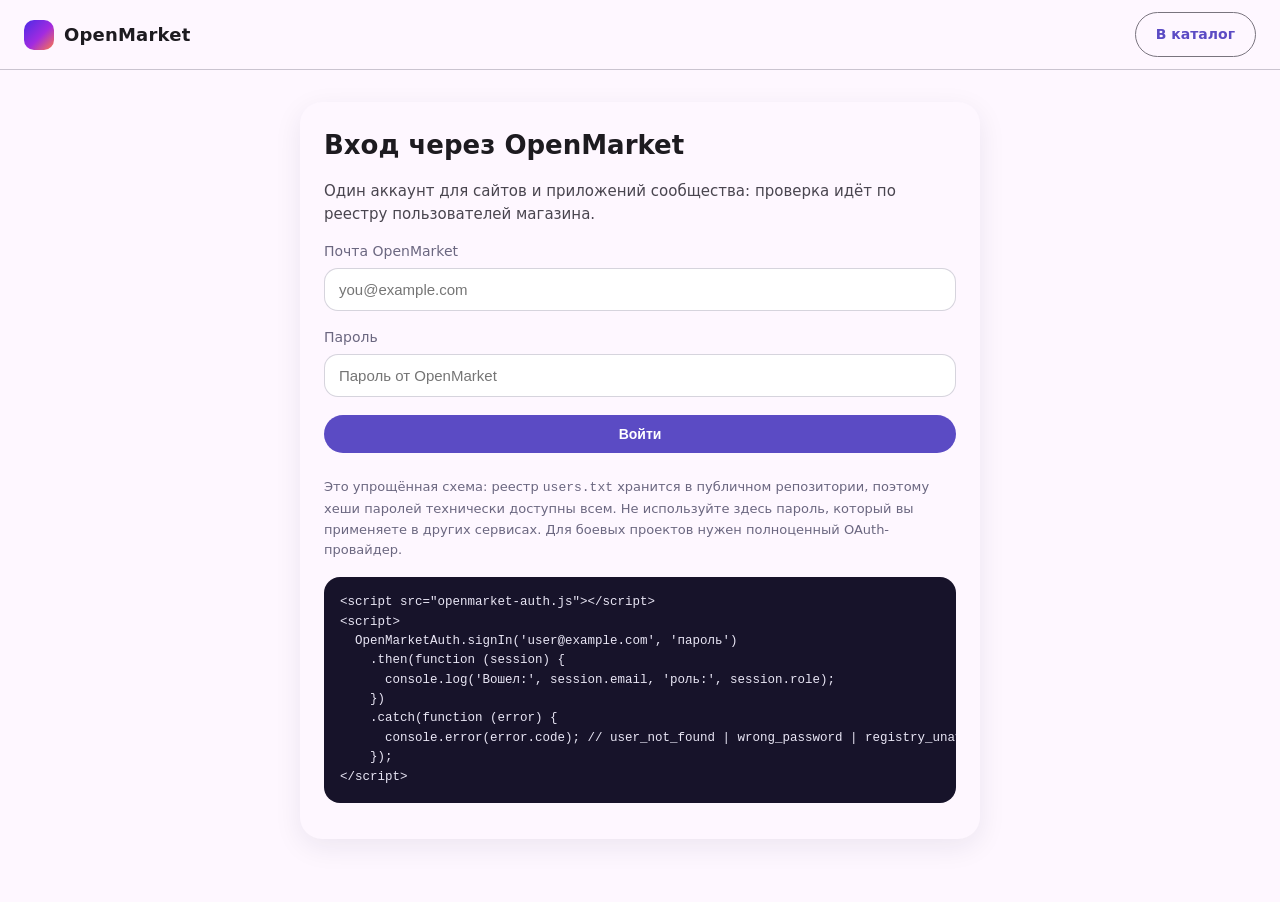
==== docs/auth-demo.html @ e41299ed "feat: демо-страница входа через OpenMarket" ====
<!doctype html>
<html lang="ru">
<head>
  <meta charset="utf-8">
  <meta name="viewport" content="width=device-width, initial-scale=1">
  <title>Вход через OpenMarket</title>
  <link rel="stylesheet" href="styles.css">
  <style>
    .auth-wrap { max-width: 720px; margin: 32px auto 64px; padding: 0 20px; }
    .auth-card { background: var(--surface, #fff); border-radius: 22px; padding: 24px; box-shadow: 0 8px 28px rgba(30, 20, 70, .08); }
    .auth-card h1 { margin: 0 0 8px; font-size: 26px; }
    .auth-field { display: block; margin-top: 16px; font-size: 14px; color: var(--muted, #6b6780); }
    .auth-field input { display: block; width: 100%; margin-top: 6px; padding: 12px 14px; border-radius: 14px; border: 1px solid rgba(30, 20, 70, .18); font-size: 15px; background: #fff; color: #1d1a2b; }
    .auth-status { margin-top: 18px; padding: 14px 16px; border-radius: 14px; font-size: 14px; line-height: 1.5; display: none; }
    .auth-status.show { display: block; }
    .auth-status.ok { background: #e8f7ee; color: #125c34; }
    .auth-status.err { background: #fdecec; color: #8c1d1d; }
    .auth-user { margin-top: 14px; font-size: 15px; }
    .auth-user b { word-break: break-all; }
    .auth-note { margin-top: 24px; font-size: 13px; line-height: 1.6; color: var(--muted, #6b6780); }
    pre.snippet { margin-top: 16px; padding: 16px; border-radius: 16px; background: #17132a; color: #e9e6f5; font-size: 12.5px; overflow-x: auto; line-height: 1.55; }
  </style>
</head>
<body>
<header class="topbar">
  <a class="brand" href="index.html"><span class="logo"></span><span>OpenMarket</span></a>
  <div class="actions">
    <a class="btn ghost" href="index.html">В каталог</a>
  </div>
</header>

<main class="auth-wrap">
  <section class="auth-card">
    <h1>Вход через OpenMarket</h1>
    <p class="muted">Один аккаунт для сайтов и приложений сообщества: проверка идёт по реестру пользователей магазина.</p>

    <form id="authForm" autocomplete="on">
      <label class="auth-field">Почта OpenMarket
        <input id="authEmail" type="email" required placeholder="you@example.com" autocomplete="username">
      </label>
      <label class="auth-field">Пароль
        <input id="authPassword" type="password" required placeholder="Пароль от OpenMarket" autocomplete="current-password">
      </label>
      <button class="btn primary wide" type="submit" id="authSubmit" style="margin-top:18px">Войти</button>
      <button class="btn ghost wide" type="button" id="authSignOut" style="margin-top:8px; display:none">Выйти из аккаунта</button>
    </form>

    <div id="authStatus" class="auth-status"></div>
    <div id="authUser" class="auth-user"></div>

    <p class="auth-note">
      Это упрощённая схема: реестр <code>users.txt</code> хранится в публичном репозитории, поэтому хеши паролей
      технически доступны всем. Не используйте здесь пароль, который вы применяете в других сервисах.
      Для боевых проектов нужен полноценный OAuth-провайдер.
    </p>

    <pre class="snippet">&lt;script src="openmarket-auth.js"&gt;&lt;/script&gt;
&lt;script&gt;
  OpenMarketAuth.signIn('user@example.com', 'пароль')
    .then(function (session) {
      console.log('Вошел:', session.email, 'роль:', session.role);
    })
    .catch(function (error) {
      console.error(error.code); // user_not_found | wrong_password | registry_unavailable
    });
&lt;/script&gt;</pre>
  </section>
</main>

<script src="openmarket-auth.js"></script>
<script>
  (function () {
    var form = document.getElementById('authForm');
    var emailInput = document.getElementById('authEmail');
    var passwordInput = document.getElementById('authPassword');
    var submit = document.getElementById('authSubmit');
    var signOutBtn = document.getElementById('authSignOut');
    var status = document.getElementById('authStatus');
    var userBox = document.getElementById('authUser');

    function setStatus(text, kind) {
      status.textContent = text;
      status.className = 'auth-status show ' + (kind || '');
    }

    function clearStatus() {
      status.className = 'auth-status';
      status.textContent = '';
    }

    function renderSession() {
      var session = OpenMarketAuth.currentUser();
      if (session) {
        userBox.innerHTML = 'Вы вошли как <b>' + session.email + '</b>, роль: ' + session.role;
        signOutBtn.style.display = 'inline-block';
        submit.textContent = 'Войти другим аккаунтом';
      } else {
        userBox.textContent = '';
        signOutBtn.style.display = 'none';
        submit.textContent = 'Войти';
      }
    }

    var messages = {
      user_not_found: 'Аккаунт с такой почтой не найден в OpenMarket.',
      wrong_password: 'Неверный пароль.',
      registry_unavailable: 'Не удалось проверить аккаунт: нет связи с реестром.',
      fill_fields: 'Заполните почту и пароль.',
      insecure_context: 'Откройте страницу по HTTPS: браузер блокирует криптографию на http.'
    };

    form.addEventListener('submit', function (event) {
      event.preventDefault();
      clearStatus();
      submit.disabled = true;
      setStatus('Проверяем аккаунт…', '');

      OpenMarketAuth.signIn(emailInput.value, passwordInput.value)
        .then(function (session) {
          setStatus('Вход выполнен: ' + session.email, 'ok');
          renderSession();
        })
        .catch(function (error) {
          setStatus(messages[error.code] || error.message || 'Ошибка входа', 'err');
        })
        .then(function () {
          submit.disabled = false;
        });
    });

    signOutBtn.addEventListener('click', function () {
      OpenMarketAuth.signOut();
      clearStatus();
      renderSession();
    });

    renderSession();
  })();
</script>
</body>
</html>
---- docs/styles.css ----
:root {
  /* Material 3 palette — same values as the app (colors.xml) */
  --primary: #5b4bc4;
  --on-primary: #ffffff;
  --primary-container: #e5deff;
  --on-primary-container: #170065;
  --secondary-container: #e6dff9;
  --tertiary: #9c4400;
  --error: #b3261e;

  --background: #fef7ff;
  --on-background: #1d1b20;
  --surface: #fef7ff;
  --on-surface: #1d1b20;
  --surface-variant: #e7e0ec;
  --on-surface-variant: #49454f;
  --surface-container-low: #f7f2fa;
  --surface-container: #f3edf7;
  --surface-container-high: #ece6f0;
  --surface-container-highest: #e6e0e9;
  --outline: #79747e;
  --outline-variant: #cac4d0;

  --brand-1: #4b2be6;
  --brand-2: #a22be0;
  --brand-3: #ff7a45;

  --radius-card: 22px;
  --radius-field: 12px;
  --radius-chip: 999px;
}

* { box-sizing: border-box; }

html, body {
  margin: 0;
  min-height: 100%;
  background: var(--background);
  color: var(--on-background);
  font: 15px/1.5 "Segoe UI", Roboto, system-ui, -apple-system, sans-serif;
}

a { color: var(--primary); text-decoration: none; }

/* Top app bar */
.topbar {
  position: sticky;
  top: 0;
  z-index: 20;
  display: flex;
  gap: 14px;
  align-items: center;
  padding: 12px 24px;
  background: var(--surface);
  border-bottom: 1px solid var(--outline-variant);
}

.brand {
  display: flex;
  align-items: center;
  gap: 10px;
  font-weight: 700;
  font-size: 18px;
  color: var(--on-surface);
  letter-spacing: .2px;
}

.logo {
  width: 30px;
  height: 30px;
  border-radius: 10px;
  background: linear-gradient(135deg, var(--brand-1), var(--brand-2) 55%, var(--brand-3));
}

.search {
  flex: 1;
  max-width: 520px;
  margin-left: 8px;
  padding: 12px 18px;
  border-radius: var(--radius-chip);
  border: 1px solid var(--outline-variant);
  background: var(--surface);
  color: var(--on-surface);
  outline: none;
  font: inherit;
  transition: border-color .15s, box-shadow .15s;
}

.search::placeholder { color: var(--on-surface-variant); }

.search:focus {
  border-color: var(--primary);
  box-shadow: 0 0 0 3px rgba(91, 75, 196, .16);
}

.actions { display: flex; gap: 8px; margin-left: auto; align-items: center; }

.btn {
  border: 0;
  border-radius: var(--radius-chip);
  padding: 11px 20px;
  font-weight: 600;
  font-size: 14px;
  cursor: pointer;
  color: var(--on-primary);
  background: var(--primary);
  transition: filter .15s, background .15s;
}

.btn:hover { filter: brightness(1.05); }
.btn:active { filter: brightness(.95); }
.btn:disabled { opacity: .5; cursor: default; }

.btn.primary { background: var(--primary); color: var(--on-primary); }

.btn.ghost {
  background: transparent;
  border: 1px solid var(--outline);
  color: var(--primary);
}

.btn.wide { width: 100%; }

.icon-btn {
  width: 40px;
  height: 40px;
  border-radius: 50%;
  border: 0;
  background: var(--surface-container-high);
  color: var(--on-surface-variant);
  cursor: pointer;
  font-size: 17px;
}

.icon-btn:hover { background: var(--surface-container-highest); }

main { max-width: 1160px; margin: 0 auto; padding: 28px 24px 40px; }

.hero h1 {
  font-size: 34px;
  line-height: 1.15;
  margin: 4px 0 8px;
  letter-spacing: -.5px;
  color: var(--on-surface);
}

.muted { color: var(--on-surface-variant); }
.small { font-size: 13px; }
.center { text-align: center; }
.hidden { display: none !important; }

.stats {
  display: inline-block;
  margin-top: 14px;
  padding: 6px 16px;
  border-radius: var(--radius-chip);
  background: var(--primary-container);
  color: var(--on-primary-container);
  font-size: 13px;
}

.stats strong { color: inherit; }

.toolbar {
  display: flex;
  gap: 12px;
  align-items: center;
  justify-content: space-between;
  margin: 26px 0 18px;
  flex-wrap: wrap;
}

.chips { display: flex; gap: 8px; flex-wrap: wrap; }

.chip {
  padding: 9px 18px;
  border-radius: var(--radius-chip);
  border: 1px solid var(--outline-variant);
  background: transparent;
  color: var(--on-surface-variant);
  cursor: pointer;
  font-size: 14px;
  font-family: inherit;
  transition: background .15s, color .15s, border-color .15s;
}

.chip:hover { background: var(--surface-container); }

.chip.active {
  background: var(--secondary-container);
  color: var(--on-surface);
  border-color: transparent;
}

.select {
  padding: 10px 16px;
  border-radius: var(--radius-chip);
  background: var(--surface-container);
  color: var(--on-surface);
  border: 1px solid var(--outline-variant);
  outline: none;
  font: inherit;
}

/* Catalog */
.grid {
  display: grid;
  grid-template-columns: repeat(auto-fill, minmax(290px, 1fr));
  gap: 12px;
}

.card {
  background: var(--surface-container);
  border: 0;
  border-radius: var(--radius-card);
  padding: 14px;
  display: flex;
  gap: 14px;
  cursor: pointer;
  transition: transform .14s, background .14s;
}

.card:hover {
  transform: translateY(-2px);
  background: var(--surface-container-high);
}

.app-icon {
  width: 56px;
  height: 56px;
  flex: 0 0 56px;
  border-radius: 16px;
  object-fit: cover;
  background: linear-gradient(135deg, var(--brand-1), var(--brand-2));
  display: flex;
  align-items: center;
  justify-content: center;
  font-weight: 700;
  font-size: 24px;
  color: #fff;
}

.card-body { min-width: 0; }

.card-title {
  font-weight: 650;
  font-size: 16px;
  color: var(--on-surface);
  white-space: nowrap;
  overflow: hidden;
  text-overflow: ellipsis;
}

.card-sub { color: var(--on-surface-variant); font-size: 13px; margin-top: 2px; }
.card-meta { display: flex; gap: 6px; align-items: center; margin-top: 10px; flex-wrap: wrap; }

.badge {
  padding: 3px 10px;
  border-radius: var(--radius-chip);
  background: var(--surface-container-highest);
  color: var(--on-surface-variant);
  font-size: 12px;
}

.badge.green { background: #d8f3e6; color: #146c43; }

/* Dialogs */
.modal {
  position: fixed;
  inset: 0;
  z-index: 50;
  display: flex;
  align-items: center;
  justify-content: center;
  padding: 20px;
  background: rgba(29, 27, 32, .4);
}

.modal-card {
  position: relative;
  width: 100%;
  max-width: 460px;
  max-height: 88vh;
  overflow: auto;
  background: var(--surface-container-low);
  border-radius: 28px;
  padding: 24px;
  box-shadow: 0 12px 32px rgba(29, 27, 32, .18);
}

.wide-card { max-width: 720px; }

.modal-card h2 { margin: 0 0 4px; font-size: 22px; color: var(--on-surface); }

.close {
  position: absolute;
  top: 14px;
  right: 14px;
  width: 34px;
  height: 34px;
  border-radius: 50%;
  border: 0;
  background: transparent;
  color: var(--on-surface-variant);
  cursor: pointer;
  font-size: 16px;
}

.close:hover { background: var(--surface-container-highest); }

.tabs { display: flex; gap: 6px; margin: 14px 0 18px; }

.tab {
  flex: 1;
  padding: 10px;
  border-radius: var(--radius-chip);
  border: 1px solid var(--outline-variant);
  background: transparent;
  color: var(--on-surface-variant);
  cursor: pointer;
  font-weight: 600;
  font-family: inherit;
}

.tab.active {
  background: var(--primary-container);
  color: var(--on-primary-container);
  border-color: transparent;
}

.form { display: grid; gap: 14px; }

.form label {
  display: grid;
  gap: 6px;
  font-size: 13px;
  color: var(--on-surface-variant);
}

.form input, .form textarea, .form select {
  width: 100%;
  padding: 13px 16px;
  border-radius: var(--radius-field);
  border: 1px solid var(--outline-variant);
  background: var(--surface);
  color: var(--on-surface);
  outline: none;
  font: inherit;
}

.form input:focus, .form textarea:focus, .form select:focus {
  border-color: var(--primary);
  box-shadow: 0 0 0 3px rgba(91, 75, 196, .16);
}

.form input[type="file"] { padding: 10px; }

.grid-2 { grid-template-columns: 1fr 1fr; }
.span-2 { grid-column: span 2; }

.progress { height: 8px; border-radius: var(--radius-chip); background: var(--surface-container-highest); overflow: hidden; }

.bar { height: 100%; width: 0; background: var(--primary); transition: width .2s; }

.toast {
  position: fixed;
  left: 50%;
  bottom: 24px;
  transform: translateX(-50%);
  background: var(--on-surface);
  color: var(--surface);
  padding: 12px 20px;
  border-radius: var(--radius-chip);
  z-index: 80;
  box-shadow: 0 8px 24px rgba(29, 27, 32, .25);
}

.detail-head { display: flex; gap: 16px; align-items: center; }

.detail-head .app-icon {
  width: 72px;
  height: 72px;
  flex-basis: 72px;
  font-size: 30px;
  border-radius: 20px;
}

.detail-title { font-size: 22px; font-weight: 700; color: var(--on-surface); }

.detail-actions { display: flex; gap: 10px; margin-top: 18px; flex-wrap: wrap; align-items: center; }

.footer {
  margin-top: 44px;
  border-top: 1px solid var(--outline-variant);
  padding: 20px 24px 32px;
}

.footer-inner {
  max-width: 1160px;
  margin: 0 auto;
  display: flex;
  gap: 16px;
  justify-content: space-between;
  flex-wrap: wrap;
  color: var(--on-surface-variant);
  font-size: 13px;
}

.footer a {
  color: var(--primary);
  text-decoration: underline;
  text-underline-offset: 3px;
}

@media (max-width: 720px) {
  .topbar { flex-wrap: wrap; padding: 12px 16px; }
  .search { order: 3; flex-basis: 100%; margin: 0; max-width: none; }
  .grid-2 { grid-template-columns: 1fr; }
  .span-2 { grid-column: span 1; }
  .hero h1 { font-size: 26px; }
  main { padding: 20px 16px 32px; }
}
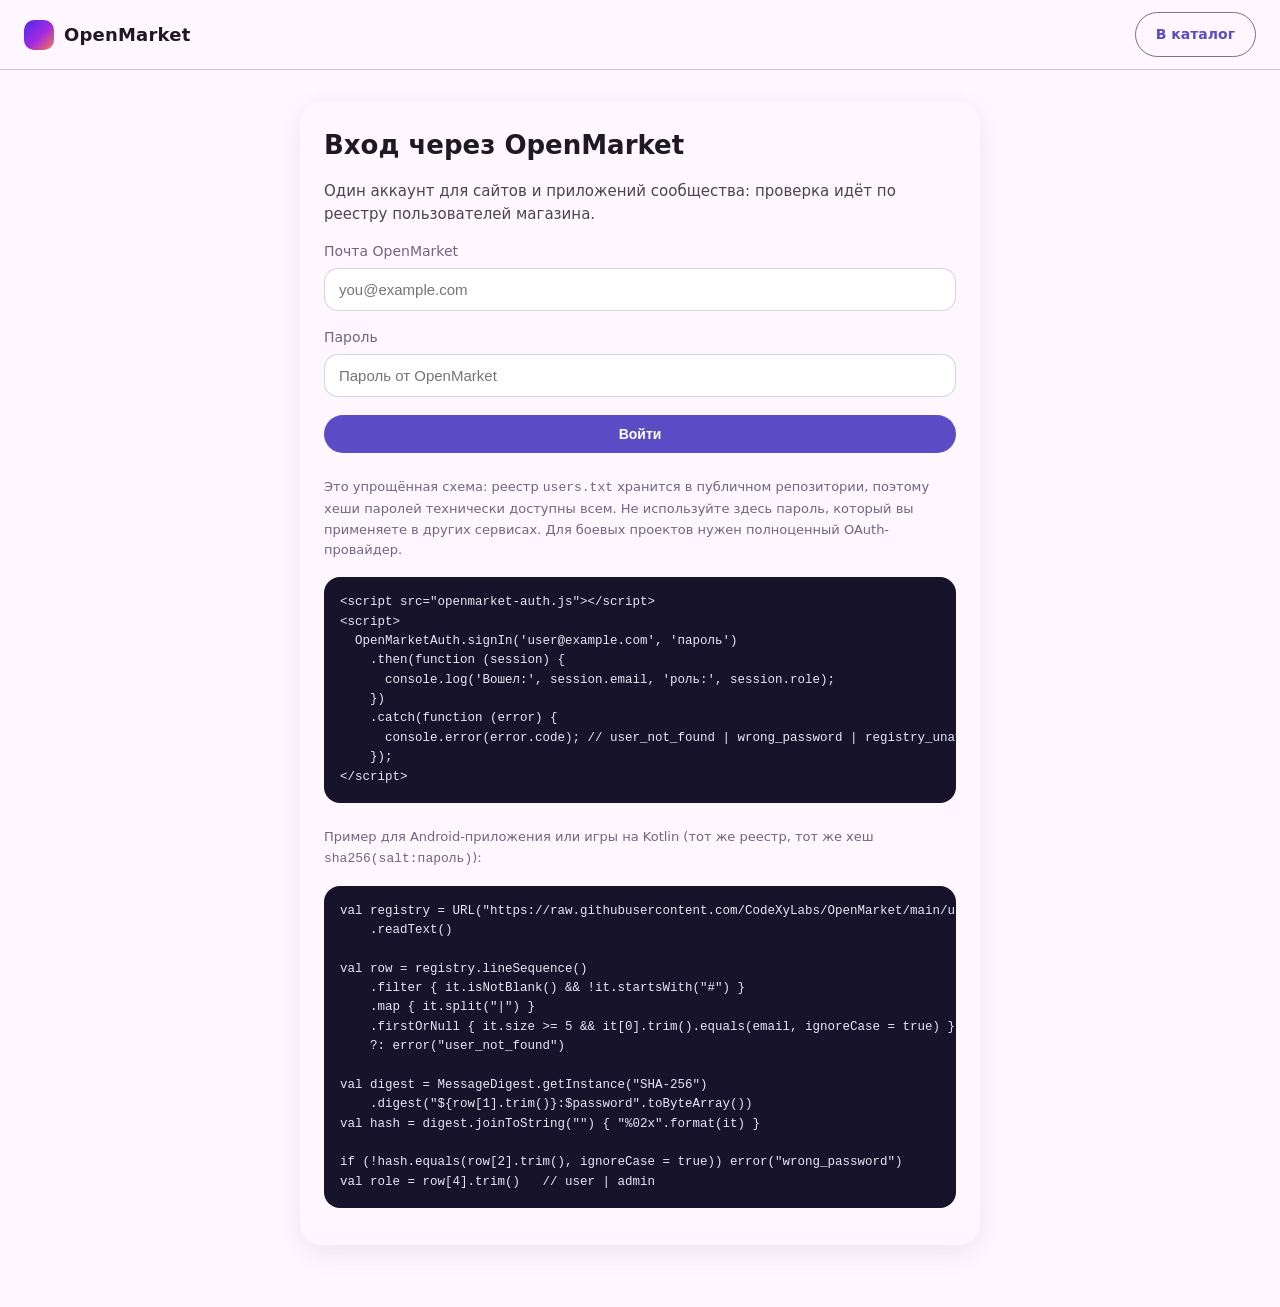
==== commit a39720ab: "docs: пример входа для Android-приложений" ====
--- a/docs/auth-demo.html
+++ b/docs/auth-demo.html
@@ -64,6 +64,26 @@
       console.error(error.code); // user_not_found | wrong_password | registry_unavailable
     });
 &lt;/script&gt;</pre>
+
+    <p class="auth-note">
+      Пример для Android-приложения или игры на Kotlin (тот же реестр, тот же хеш <code>sha256(salt:пароль)</code>):
+    </p>
+
+    <pre class="snippet">val registry = URL("https://raw.githubusercontent.com/CodeXyLabs/OpenMarket/main/users.txt")
+    .readText()
+
+val row = registry.lineSequence()
+    .filter { it.isNotBlank() &amp;&amp; !it.startsWith("#") }
+    .map { it.split("|") }
+    .firstOrNull { it.size &gt;= 5 &amp;&amp; it[0].trim().equals(email, ignoreCase = true) }
+    ?: error("user_not_found")
+
+val digest = MessageDigest.getInstance("SHA-256")
+    .digest("${row[1].trim()}:$password".toByteArray())
+val hash = digest.joinToString("") { "%02x".format(it) }
+
+if (!hash.equals(row[2].trim(), ignoreCase = true)) error("wrong_password")
+val role = row[4].trim()   // user | admin</pre>
   </section>
 </main>
 
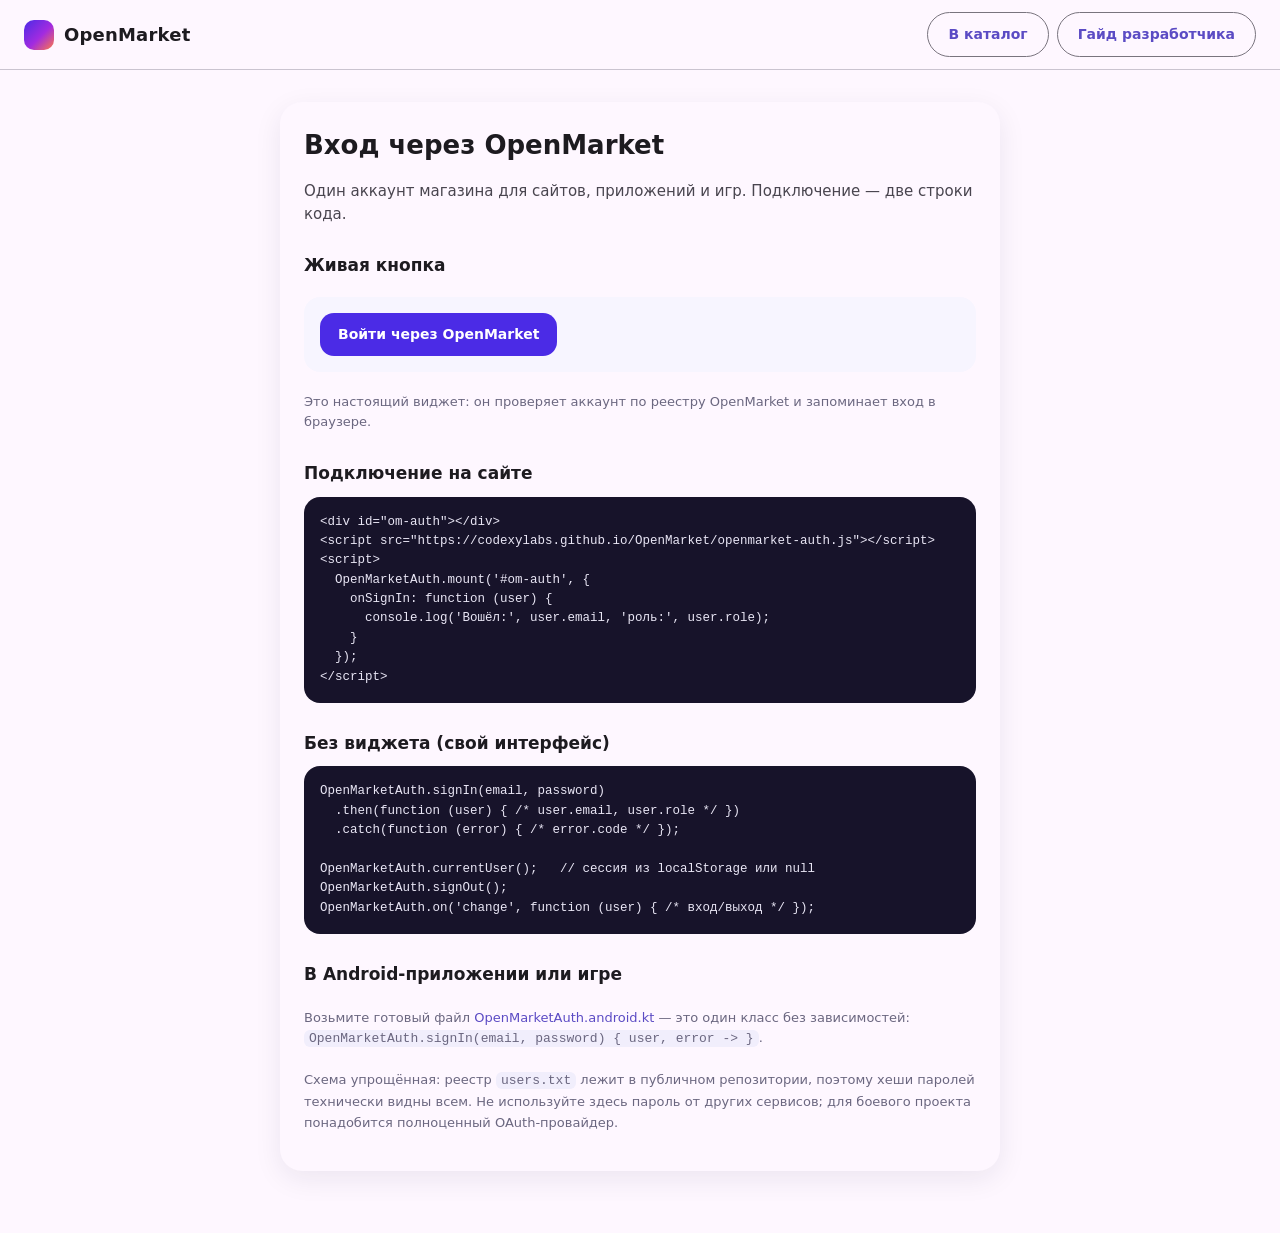
==== commit f5234232: "feat: демо на виджете и встраивание" ====
--- a/docs/auth-demo.html
+++ b/docs/auth-demo.html
@@ -3,22 +3,17 @@
 <head>
   <meta charset="utf-8">
   <meta name="viewport" content="width=device-width, initial-scale=1">
-  <title>Вход через OpenMarket</title>
+  <title>Вход через OpenMarket — подключение</title>
   <link rel="stylesheet" href="styles.css">
   <style>
-    .auth-wrap { max-width: 720px; margin: 32px auto 64px; padding: 0 20px; }
+    .auth-wrap { max-width: 760px; margin: 32px auto 64px; padding: 0 20px; }
     .auth-card { background: var(--surface, #fff); border-radius: 22px; padding: 24px; box-shadow: 0 8px 28px rgba(30, 20, 70, .08); }
     .auth-card h1 { margin: 0 0 8px; font-size: 26px; }
-    .auth-field { display: block; margin-top: 16px; font-size: 14px; color: var(--muted, #6b6780); }
-    .auth-field input { display: block; width: 100%; margin-top: 6px; padding: 12px 14px; border-radius: 14px; border: 1px solid rgba(30, 20, 70, .18); font-size: 15px; background: #fff; color: #1d1a2b; }
-    .auth-status { margin-top: 18px; padding: 14px 16px; border-radius: 14px; font-size: 14px; line-height: 1.5; display: none; }
-    .auth-status.show { display: block; }
-    .auth-status.ok { background: #e8f7ee; color: #125c34; }
-    .auth-status.err { background: #fdecec; color: #8c1d1d; }
-    .auth-user { margin-top: 14px; font-size: 15px; }
-    .auth-user b { word-break: break-all; }
-    .auth-note { margin-top: 24px; font-size: 13px; line-height: 1.6; color: var(--muted, #6b6780); }
-    pre.snippet { margin-top: 16px; padding: 16px; border-radius: 16px; background: #17132a; color: #e9e6f5; font-size: 12.5px; overflow-x: auto; line-height: 1.55; }
+    .auth-card h2 { margin: 28px 0 10px; font-size: 17px; }
+    .auth-slot { margin: 18px 0 4px; padding: 16px; border-radius: 16px; background: #f7f5ff; }
+    .auth-note { margin-top: 20px; font-size: 13px; line-height: 1.6; color: var(--muted, #6b6780); }
+    pre.snippet { margin-top: 10px; padding: 16px; border-radius: 16px; background: #17132a; color: #e9e6f5; font-size: 12.5px; overflow-x: auto; line-height: 1.55; }
+    code.inline { background: #f1eefc; border-radius: 6px; padding: 1px 5px; font-size: 13px; }
   </style>
 </head>
 <body>
@@ -26,136 +21,62 @@
   <a class="brand" href="index.html"><span class="logo"></span><span>OpenMarket</span></a>
   <div class="actions">
     <a class="btn ghost" href="index.html">В каталог</a>
+    <a class="btn ghost" href="guide.html">Гайд разработчика</a>
   </div>
 </header>
 
 <main class="auth-wrap">
   <section class="auth-card">
     <h1>Вход через OpenMarket</h1>
-    <p class="muted">Один аккаунт для сайтов и приложений сообщества: проверка идёт по реестру пользователей магазина.</p>
+    <p class="muted">Один аккаунт магазина для сайтов, приложений и игр. Подключение — две строки кода.</p>
 
-    <form id="authForm" autocomplete="on">
-      <label class="auth-field">Почта OpenMarket
-        <input id="authEmail" type="email" required placeholder="you@example.com" autocomplete="username">
-      </label>
-      <label class="auth-field">Пароль
-        <input id="authPassword" type="password" required placeholder="Пароль от OpenMarket" autocomplete="current-password">
-      </label>
-      <button class="btn primary wide" type="submit" id="authSubmit" style="margin-top:18px">Войти</button>
-      <button class="btn ghost wide" type="button" id="authSignOut" style="margin-top:8px; display:none">Выйти из аккаунта</button>
-    </form>
+    <h2>Живая кнопка</h2>
+    <div class="auth-slot" id="omAuth"></div>
+    <p class="auth-note">Это настоящий виджет: он проверяет аккаунт по реестру OpenMarket и запоминает вход в браузере.</p>
 
-    <div id="authStatus" class="auth-status"></div>
-    <div id="authUser" class="auth-user"></div>
+    <h2>Подключение на сайте</h2>
+    <pre class="snippet">&lt;div id="om-auth"&gt;&lt;/div&gt;
+&lt;script src="https://codexylabs.github.io/OpenMarket/openmarket-auth.js"&gt;&lt;/script&gt;
+&lt;script&gt;
+  OpenMarketAuth.mount('#om-auth', {
+    onSignIn: function (user) {
+      console.log('Вошёл:', user.email, 'роль:', user.role);
+    }
+  });
+&lt;/script&gt;</pre>
+
+    <h2>Без виджета (свой интерфейс)</h2>
+    <pre class="snippet">OpenMarketAuth.signIn(email, password)
+  .then(function (user) { /* user.email, user.role */ })
+  .catch(function (error) { /* error.code */ });
+
+OpenMarketAuth.currentUser();   // сессия из localStorage или null
+OpenMarketAuth.signOut();
+OpenMarketAuth.on('change', function (user) { /* вход/выход */ });</pre>
+
+    <h2>В Android-приложении или игре</h2>
+    <p class="auth-note">Возьмите готовый файл
+      <a href="OpenMarketAuth.android.kt">OpenMarketAuth.android.kt</a> — это один класс без зависимостей:
+      <code class="inline">OpenMarketAuth.signIn(email, password) { user, error -&gt; }</code>.</p>
 
     <p class="auth-note">
-      Это упрощённая схема: реестр <code>users.txt</code> хранится в публичном репозитории, поэтому хеши паролей
-      технически доступны всем. Не используйте здесь пароль, который вы применяете в других сервисах.
-      Для боевых проектов нужен полноценный OAuth-провайдер.
+      Схема упрощённая: реестр <code class="inline">users.txt</code> лежит в публичном репозитории, поэтому
+      хеши паролей технически видны всем. Не используйте здесь пароль от других сервисов; для боевого
+      проекта понадобится полноценный OAuth-провайдер.
     </p>
-
-    <pre class="snippet">&lt;script src="openmarket-auth.js"&gt;&lt;/script&gt;
-&lt;script&gt;
-  OpenMarketAuth.signIn('user@example.com', 'пароль')
-    .then(function (session) {
-      console.log('Вошел:', session.email, 'роль:', session.role);
-    })
-    .catch(function (error) {
-      console.error(error.code); // user_not_found | wrong_password | registry_unavailable
-    });
-&lt;/script&gt;</pre>
-
-    <p class="auth-note">
-      Пример для Android-приложения или игры на Kotlin (тот же реестр, тот же хеш <code>sha256(salt:пароль)</code>):
-    </p>
-
-    <pre class="snippet">val registry = URL("https://raw.githubusercontent.com/CodeXyLabs/OpenMarket/main/users.txt")
-    .readText()
-
-val row = registry.lineSequence()
-    .filter { it.isNotBlank() &amp;&amp; !it.startsWith("#") }
-    .map { it.split("|") }
-    .firstOrNull { it.size &gt;= 5 &amp;&amp; it[0].trim().equals(email, ignoreCase = true) }
-    ?: error("user_not_found")
-
-val digest = MessageDigest.getInstance("SHA-256")
-    .digest("${row[1].trim()}:$password".toByteArray())
-val hash = digest.joinToString("") { "%02x".format(it) }
-
-if (!hash.equals(row[2].trim(), ignoreCase = true)) error("wrong_password")
-val role = row[4].trim()   // user | admin</pre>
   </section>
 </main>
 
 <script src="openmarket-auth.js"></script>
 <script>
-  (function () {
-    var form = document.getElementById('authForm');
-    var emailInput = document.getElementById('authEmail');
-    var passwordInput = document.getElementById('authPassword');
-    var submit = document.getElementById('authSubmit');
-    var signOutBtn = document.getElementById('authSignOut');
-    var status = document.getElementById('authStatus');
-    var userBox = document.getElementById('authUser');
-
-    function setStatus(text, kind) {
-      status.textContent = text;
-      status.className = 'auth-status show ' + (kind || '');
+  OpenMarketAuth.mount('#omAuth', {
+    onSignIn: function (user) {
+      console.log('Вошёл:', user.email);
+    },
+    onSignOut: function () {
+      console.log('Вышел из аккаунта');
     }
-
-    function clearStatus() {
-      status.className = 'auth-status';
-      status.textContent = '';
-    }
-
-    function renderSession() {
-      var session = OpenMarketAuth.currentUser();
-      if (session) {
-        userBox.innerHTML = 'Вы вошли как <b>' + session.email + '</b>, роль: ' + session.role;
-        signOutBtn.style.display = 'inline-block';
-        submit.textContent = 'Войти другим аккаунтом';
-      } else {
-        userBox.textContent = '';
-        signOutBtn.style.display = 'none';
-        submit.textContent = 'Войти';
-      }
-    }
-
-    var messages = {
-      user_not_found: 'Аккаунт с такой почтой не найден в OpenMarket.',
-      wrong_password: 'Неверный пароль.',
-      registry_unavailable: 'Не удалось проверить аккаунт: нет связи с реестром.',
-      fill_fields: 'Заполните почту и пароль.',
-      insecure_context: 'Откройте страницу по HTTPS: браузер блокирует криптографию на http.'
-    };
-
-    form.addEventListener('submit', function (event) {
-      event.preventDefault();
-      clearStatus();
-      submit.disabled = true;
-      setStatus('Проверяем аккаунт…', '');
-
-      OpenMarketAuth.signIn(emailInput.value, passwordInput.value)
-        .then(function (session) {
-          setStatus('Вход выполнен: ' + session.email, 'ok');
-          renderSession();
-        })
-        .catch(function (error) {
-          setStatus(messages[error.code] || error.message || 'Ошибка входа', 'err');
-        })
-        .then(function () {
-          submit.disabled = false;
-        });
-    });
-
-    signOutBtn.addEventListener('click', function () {
-      OpenMarketAuth.signOut();
-      clearStatus();
-      renderSession();
-    });
-
-    renderSession();
-  })();
+  });
 </script>
 </body>
 </html>
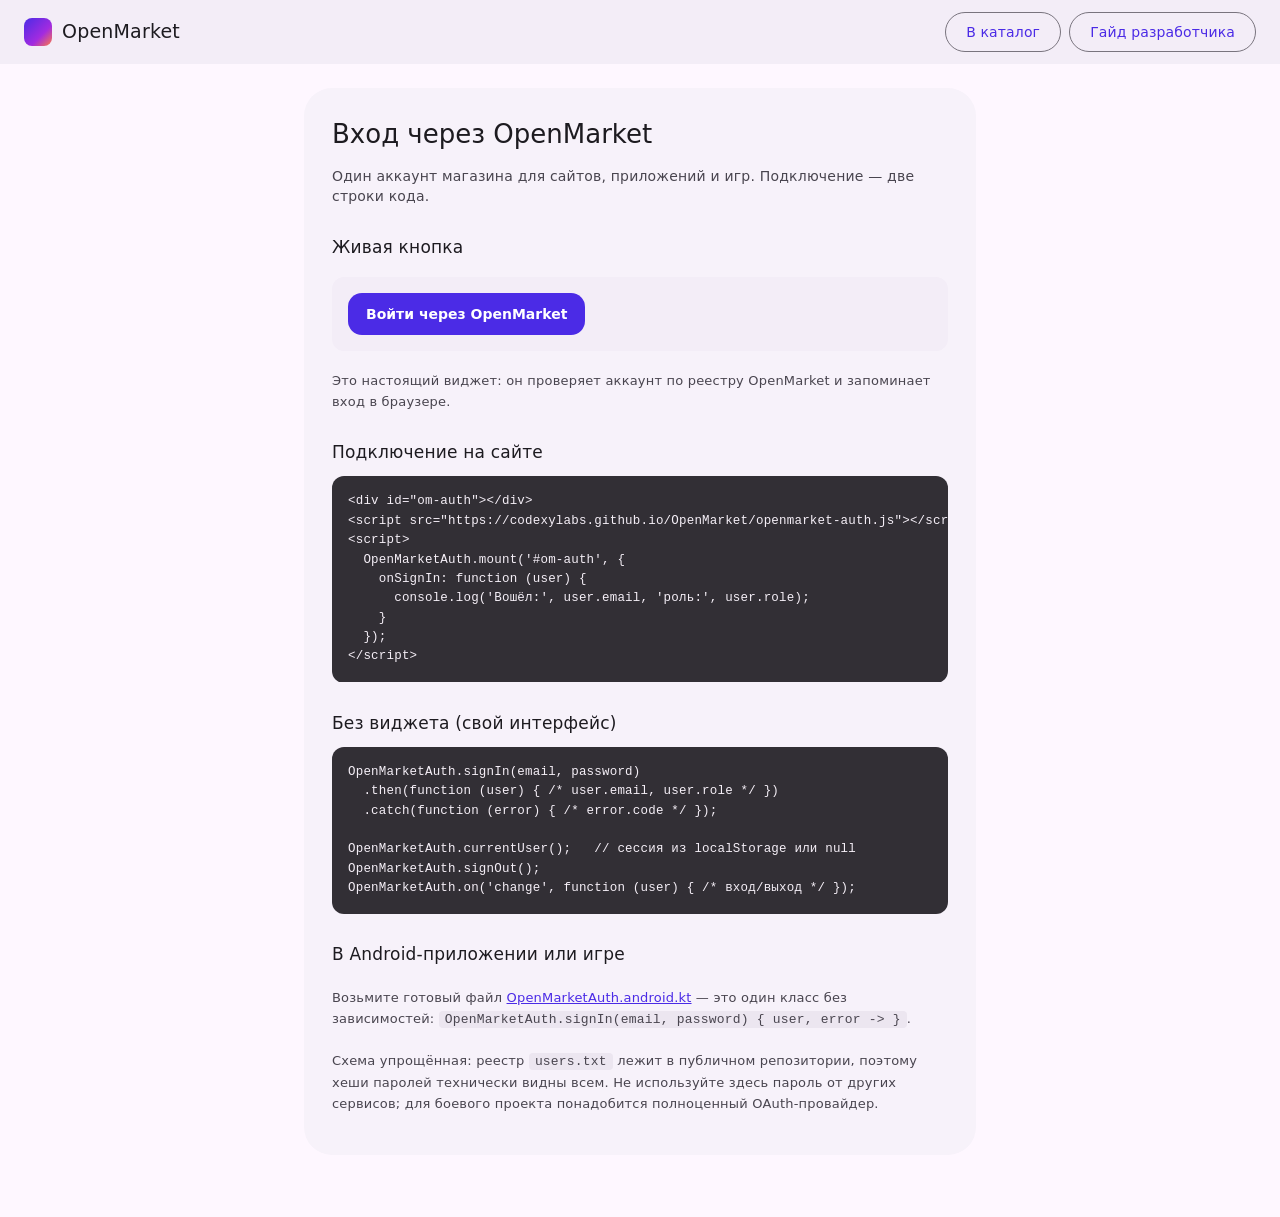
==== commit 1e628498: "style: sign-in page on shared Material 3" ====
--- a/docs/auth-demo.html
+++ b/docs/auth-demo.html
@@ -5,16 +5,6 @@
   <meta name="viewport" content="width=device-width, initial-scale=1">
   <title>Вход через OpenMarket — подключение</title>
   <link rel="stylesheet" href="styles.css">
-  <style>
-    .auth-wrap { max-width: 760px; margin: 32px auto 64px; padding: 0 20px; }
-    .auth-card { background: var(--surface, #fff); border-radius: 22px; padding: 24px; box-shadow: 0 8px 28px rgba(30, 20, 70, .08); }
-    .auth-card h1 { margin: 0 0 8px; font-size: 26px; }
-    .auth-card h2 { margin: 28px 0 10px; font-size: 17px; }
-    .auth-slot { margin: 18px 0 4px; padding: 16px; border-radius: 16px; background: #f7f5ff; }
-    .auth-note { margin-top: 20px; font-size: 13px; line-height: 1.6; color: var(--muted, #6b6780); }
-    pre.snippet { margin-top: 10px; padding: 16px; border-radius: 16px; background: #17132a; color: #e9e6f5; font-size: 12.5px; overflow-x: auto; line-height: 1.55; }
-    code.inline { background: #f1eefc; border-radius: 6px; padding: 1px 5px; font-size: 13px; }
-  </style>
 </head>
 <body>
 <header class="topbar">
--- a/docs/styles.css
+++ b/docs/styles.css
@@ -1,208 +1,308 @@
+/* OpenMarket — Material 3 design system (web) */
+
 :root {
-  /* Material 3 palette — same values as the app (colors.xml) */
-  --primary: #5b4bc4;
-  --on-primary: #ffffff;
-  --primary-container: #e5deff;
-  --on-primary-container: #170065;
-  --secondary-container: #e6dff9;
-  --tertiary: #9c4400;
-  --error: #b3261e;
-
-  --background: #fef7ff;
-  --on-background: #1d1b20;
-  --surface: #fef7ff;
-  --on-surface: #1d1b20;
-  --surface-variant: #e7e0ec;
-  --on-surface-variant: #49454f;
-  --surface-container-low: #f7f2fa;
-  --surface-container: #f3edf7;
-  --surface-container-high: #ece6f0;
-  --surface-container-highest: #e6e0e9;
-  --outline: #79747e;
-  --outline-variant: #cac4d0;
-
-  --brand-1: #4b2be6;
-  --brand-2: #a22be0;
-  --brand-3: #ff7a45;
-
-  --radius-card: 22px;
-  --radius-field: 12px;
-  --radius-chip: 999px;
+  color-scheme: light;
+
+  --md-primary: #4B2BE6;
+  --md-on-primary: #FFFFFF;
+  --md-primary-container: #E5DEFF;
+  --md-on-primary-container: #17005E;
+  --md-secondary-container: #E8DEF8;
+  --md-on-secondary-container: #1D192B;
+
+  --md-surface: #FEF7FF;
+  --md-surface-container-low: #F7F2FA;
+  --md-surface-container: #F3EDF7;
+  --md-surface-container-high: #ECE6F0;
+  --md-surface-container-highest: #E6E0E9;
+  --md-surface-variant: #E7E0EC;
+  --md-on-surface: #1D1B20;
+  --md-on-surface-variant: #49454F;
+  --md-inverse-surface: #322F35;
+  --md-inverse-on-surface: #F5EFF7;
+  --md-outline: #79747E;
+  --md-outline-variant: #CAC4D0;
+  --md-error: #B3261E;
+  --md-error-container: #F9DEDC;
+  --md-on-error-container: #410E0B;
+  --md-success-container: #D7F5DF;
+  --md-on-success-container: #0B4A1F;
+
+  --md-elevation-1: 0 1px 2px rgba(0, 0, 0, .3), 0 1px 3px 1px rgba(0, 0, 0, .15);
+  --md-elevation-2: 0 1px 2px rgba(0, 0, 0, .3), 0 2px 6px 2px rgba(0, 0, 0, .15);
+  --md-elevation-3: 0 4px 8px 3px rgba(0, 0, 0, .15), 0 1px 3px rgba(0, 0, 0, .3);
+
+  --md-shape-xs: 4px;
+  --md-shape-sm: 8px;
+  --md-shape-md: 12px;
+  --md-shape-lg: 16px;
+  --md-shape-xl: 28px;
+  --md-shape-full: 999px;
+
+  --radius-chip: var(--md-shape-sm);
+  --radius-card: var(--md-shape-lg);
+  --brand-1: #4B2BE6;
+  --brand-2: #A22BE0;
+  --brand-3: #FF7A45;
+}
+
+@media (prefers-color-scheme: dark) {
+  :root {
+    color-scheme: dark;
+    --md-primary: #CBBEFF;
+    --md-on-primary: #2C0A80;
+    --md-primary-container: #3F2A9E;
+    --md-on-primary-container: #E7DEFF;
+    --md-secondary-container: #4A4458;
+    --md-on-secondary-container: #E8DEF8;
+    --md-surface: #141218;
+    --md-surface-container-low: #1D1B20;
+    --md-surface-container: #211F26;
+    --md-surface-container-high: #2B2930;
+    --md-surface-container-highest: #36343B;
+    --md-surface-variant: #49454F;
+    --md-on-surface: #E6E0E9;
+    --md-on-surface-variant: #CAC4D0;
+    --md-inverse-surface: #E6E0E9;
+    --md-inverse-on-surface: #322F35;
+    --md-outline: #938F99;
+    --md-outline-variant: #49454F;
+    --md-error: #F2B8B5;
+    --md-error-container: #8C1D18;
+    --md-on-error-container: #F9DEDC;
+    --md-success-container: #1F3D28;
+    --md-on-success-container: #B7F0C4;
+  }
 }
 
 * { box-sizing: border-box; }
 
-html, body {
+html { -webkit-text-size-adjust: 100%; }
+
+body {
   margin: 0;
-  min-height: 100%;
-  background: var(--background);
-  color: var(--on-background);
-  font: 15px/1.5 "Segoe UI", Roboto, system-ui, -apple-system, sans-serif;
-}
-
-a { color: var(--primary); text-decoration: none; }
-
-/* Top app bar */
+  background: var(--md-surface);
+  color: var(--md-on-surface);
+  font-family: "Roboto", system-ui, -apple-system, "Segoe UI", sans-serif;
+  font-size: 14px;
+  line-height: 1.45;
+  letter-spacing: .014em;
+  -webkit-font-smoothing: antialiased;
+}
+
+h1, h2, h3, h4 { font-weight: 500; margin: 0; }
+h1 { font-size: 28px; line-height: 36px; letter-spacing: 0; }
+h2 { font-size: 22px; line-height: 28px; }
+h3 { font-size: 16px; line-height: 24px; letter-spacing: .009em; }
+
+a { color: var(--md-primary); }
+
+:focus-visible { outline: 3px solid var(--md-primary); outline-offset: 2px; border-radius: var(--md-shape-sm); }
+
+/* ---------- top app bar ---------- */
+
 .topbar {
   position: sticky;
   top: 0;
-  z-index: 20;
+  z-index: 40;
   display: flex;
-  gap: 14px;
-  align-items: center;
-  padding: 12px 24px;
-  background: var(--surface);
-  border-bottom: 1px solid var(--outline-variant);
+  align-items: center;
+  gap: 16px;
+  padding: 10px 24px;
+  min-height: 64px;
+  background: var(--md-surface-container);
+  color: var(--md-on-surface);
+  flex-wrap: wrap;
 }
 
 .brand {
-  display: flex;
+  display: inline-flex;
   align-items: center;
   gap: 10px;
-  font-weight: 700;
-  font-size: 18px;
-  color: var(--on-surface);
-  letter-spacing: .2px;
+  font-size: 19px;
+  font-weight: 500;
+  color: var(--md-on-surface);
+  text-decoration: none;
+  white-space: nowrap;
 }
 
 .logo {
-  width: 30px;
-  height: 30px;
-  border-radius: 10px;
-  background: linear-gradient(135deg, var(--brand-1), var(--brand-2) 55%, var(--brand-3));
+  width: 28px;
+  height: 28px;
+  border-radius: var(--md-shape-sm);
+  background: linear-gradient(135deg, var(--brand-1), var(--brand-2) 62%, var(--brand-3));
 }
 
 .search {
-  flex: 1;
-  max-width: 520px;
-  margin-left: 8px;
-  padding: 12px 18px;
-  border-radius: var(--radius-chip);
-  border: 1px solid var(--outline-variant);
-  background: var(--surface);
-  color: var(--on-surface);
-  outline: none;
+  flex: 1 1 240px;
+  min-width: 180px;
+  height: 48px;
+  padding: 0 20px;
+  border: 0;
+  border-radius: var(--md-shape-full);
+  background: var(--md-surface-container-high);
+  color: var(--md-on-surface);
   font: inherit;
-  transition: border-color .15s, box-shadow .15s;
-}
-
-.search::placeholder { color: var(--on-surface-variant); }
-
-.search:focus {
-  border-color: var(--primary);
-  box-shadow: 0 0 0 3px rgba(91, 75, 196, .16);
-}
-
-.actions { display: flex; gap: 8px; margin-left: auto; align-items: center; }
+  font-size: 15px;
+}
+
+.search::placeholder { color: var(--md-on-surface-variant); }
+
+.search:focus-visible { outline: 2px solid var(--md-primary); outline-offset: 0; }
+
+.actions { display: flex; gap: 8px; align-items: center; flex-wrap: wrap; margin-left: auto; }
+
+/* ---------- buttons ---------- */
 
 .btn {
-  border: 0;
-  border-radius: var(--radius-chip);
-  padding: 11px 20px;
-  font-weight: 600;
+  display: inline-flex;
+  align-items: center;
+  justify-content: center;
+  gap: 8px;
+  min-height: 40px;
+  padding: 0 20px;
+  border: 0;
+  border-radius: var(--md-shape-full);
+  background: transparent;
+  color: var(--md-primary);
+  font: inherit;
   font-size: 14px;
+  font-weight: 500;
+  letter-spacing: .01em;
+  text-decoration: none;
   cursor: pointer;
-  color: var(--on-primary);
-  background: var(--primary);
-  transition: filter .15s, background .15s;
-}
-
-.btn:hover { filter: brightness(1.05); }
-.btn:active { filter: brightness(.95); }
-.btn:disabled { opacity: .5; cursor: default; }
-
-.btn.primary { background: var(--primary); color: var(--on-primary); }
+  white-space: nowrap;
+  transition: background .15s, box-shadow .15s;
+}
+
+.btn:hover { background: color-mix(in srgb, var(--md-primary) 10%, transparent); }
+
+.btn.primary {
+  background: var(--md-primary);
+  color: var(--md-on-primary);
+}
+
+.btn.primary:hover { box-shadow: var(--md-elevation-1); background: color-mix(in srgb, var(--md-primary) 92%, #fff); }
 
 .btn.ghost {
+  border: 1px solid var(--md-outline);
+  color: var(--md-primary);
   background: transparent;
-  border: 1px solid var(--outline);
-  color: var(--primary);
-}
+}
+
+.btn.ghost:hover { background: color-mix(in srgb, var(--md-primary) 8%, transparent); }
 
 .btn.wide { width: 100%; }
+
+.btn[disabled] { opacity: .38; cursor: default; box-shadow: none; }
 
 .icon-btn {
   width: 40px;
   height: 40px;
-  border-radius: 50%;
-  border: 0;
-  background: var(--surface-container-high);
-  color: var(--on-surface-variant);
+  display: inline-flex;
+  align-items: center;
+  justify-content: center;
+  border: 0;
+  border-radius: var(--md-shape-full);
+  background: transparent;
+  color: var(--md-on-surface-variant);
+  font-size: 18px;
   cursor: pointer;
-  font-size: 17px;
-}
-
-.icon-btn:hover { background: var(--surface-container-highest); }
-
-main { max-width: 1160px; margin: 0 auto; padding: 28px 24px 40px; }
-
-.hero h1 {
-  font-size: 34px;
-  line-height: 1.15;
-  margin: 4px 0 8px;
-  letter-spacing: -.5px;
-  color: var(--on-surface);
-}
-
-.muted { color: var(--on-surface-variant); }
-.small { font-size: 13px; }
+}
+
+.icon-btn:hover { background: color-mix(in srgb, var(--md-on-surface) 8%, transparent); }
+
+/* ---------- layout ---------- */
+
+main { max-width: 1160px; margin: 0 auto; padding: 24px 24px 48px; }
+
+.muted { color: var(--md-on-surface-variant); }
+.small { font-size: 12.5px; }
 .center { text-align: center; }
 .hidden { display: none !important; }
+
+/* ---------- hero banner ---------- */
+
+.hero {
+  position: relative;
+  padding: 32px;
+  border-radius: var(--md-shape-xl);
+  background: linear-gradient(120deg, var(--brand-1) 0%, #7B3BEA 52%, var(--brand-3) 100%);
+  color: #fff;
+  overflow: hidden;
+}
+
+.hero h1 { color: #fff; font-size: 32px; line-height: 40px; }
+.hero .muted { color: rgba(255, 255, 255, .9); }
+.hero .stats { background: rgba(255, 255, 255, .18); color: #fff; }
+.hero .btn.ghost { background: rgba(255, 255, 255, .18); color: #fff; border-color: transparent; }
+.hero .btn.ghost:hover { background: rgba(255, 255, 255, .3); }
 
 .stats {
   display: inline-block;
   margin-top: 14px;
   padding: 6px 16px;
-  border-radius: var(--radius-chip);
-  background: var(--primary-container);
-  color: var(--on-primary-container);
+  border-radius: var(--md-shape-full);
+  background: var(--md-primary-container);
+  color: var(--md-on-primary-container);
   font-size: 13px;
-}
-
-.stats strong { color: inherit; }
+  font-weight: 500;
+}
+
+/* ---------- filter chips ---------- */
 
 .toolbar {
   display: flex;
   gap: 12px;
   align-items: center;
   justify-content: space-between;
-  margin: 26px 0 18px;
+  margin: 24px 0 16px;
   flex-wrap: wrap;
 }
 
 .chips { display: flex; gap: 8px; flex-wrap: wrap; }
 
 .chip {
-  padding: 9px 18px;
-  border-radius: var(--radius-chip);
-  border: 1px solid var(--outline-variant);
+  height: 32px;
+  padding: 0 16px;
+  border-radius: var(--md-shape-sm);
+  border: 1px solid var(--md-outline);
   background: transparent;
-  color: var(--on-surface-variant);
+  color: var(--md-on-surface-variant);
+  font: inherit;
+  font-size: 14px;
+  font-weight: 500;
   cursor: pointer;
-  font-size: 14px;
-  font-family: inherit;
-  transition: background .15s, color .15s, border-color .15s;
-}
-
-.chip:hover { background: var(--surface-container); }
+}
+
+.chip:hover { background: color-mix(in srgb, var(--md-on-surface) 8%, transparent); }
 
 .chip.active {
-  background: var(--secondary-container);
-  color: var(--on-surface);
+  background: var(--md-secondary-container);
   border-color: transparent;
+  color: var(--md-on-secondary-container);
+  padding-left: 12px;
 }
 
 .select {
-  padding: 10px 16px;
-  border-radius: var(--radius-chip);
-  background: var(--surface-container);
-  color: var(--on-surface);
-  border: 1px solid var(--outline-variant);
-  outline: none;
+  height: 48px;
+  padding: 0 16px;
+  border-radius: var(--md-shape-xs);
+  background: var(--md-surface-container-high);
+  color: var(--md-on-surface);
+  border: 0;
+  border-bottom: 1px solid var(--md-on-surface-variant);
   font: inherit;
 }
 
-/* Catalog */
+/* ---------- collections ---------- */
+
+.picks { margin-bottom: 24px; }
+.picks-head { display: flex; align-items: baseline; justify-content: space-between; gap: 12px; margin: 20px 0 10px; }
+.picks-head h2 { font-size: 20px; }
+
+/* ---------- catalog cards ---------- */
+
 .grid {
   display: grid;
   grid-template-columns: repeat(auto-fill, minmax(290px, 1fr));
@@ -210,32 +310,30 @@
 }
 
 .card {
-  background: var(--surface-container);
-  border: 0;
-  border-radius: var(--radius-card);
-  padding: 14px;
   display: flex;
   gap: 14px;
+  padding: 16px;
+  border: 0;
+  border-radius: var(--radius-card);
+  background: var(--md-surface-container-low);
+  box-shadow: var(--md-elevation-1);
   cursor: pointer;
-  transition: transform .14s, background .14s;
-}
-
-.card:hover {
-  transform: translateY(-2px);
-  background: var(--surface-container-high);
-}
+  transition: box-shadow .16s, transform .16s;
+}
+
+.card:hover { box-shadow: var(--md-elevation-2); transform: translateY(-2px); }
 
 .app-icon {
   width: 56px;
   height: 56px;
   flex: 0 0 56px;
-  border-radius: 16px;
+  border-radius: var(--md-shape-md);
   object-fit: cover;
   background: linear-gradient(135deg, var(--brand-1), var(--brand-2));
   display: flex;
   align-items: center;
   justify-content: center;
-  font-weight: 700;
+  font-weight: 500;
   font-size: 24px;
   color: #fff;
 }
@@ -243,180 +341,342 @@
 .card-body { min-width: 0; }
 
 .card-title {
-  font-weight: 650;
   font-size: 16px;
-  color: var(--on-surface);
+  font-weight: 500;
+  color: var(--md-on-surface);
   white-space: nowrap;
   overflow: hidden;
   text-overflow: ellipsis;
 }
 
-.card-sub { color: var(--on-surface-variant); font-size: 13px; margin-top: 2px; }
+.card-sub { color: var(--md-on-surface-variant); font-size: 13px; margin-top: 2px; }
 .card-meta { display: flex; gap: 6px; align-items: center; margin-top: 10px; flex-wrap: wrap; }
 
 .badge {
-  padding: 3px 10px;
-  border-radius: var(--radius-chip);
-  background: var(--surface-container-highest);
-  color: var(--on-surface-variant);
+  padding: 3px 8px;
+  border-radius: var(--md-shape-sm);
+  background: var(--md-surface-container-highest);
+  color: var(--md-on-surface-variant);
   font-size: 12px;
-}
-
-.badge.green { background: #d8f3e6; color: #146c43; }
-
-/* Dialogs */
+  font-weight: 500;
+}
+
+/* ---------- dialogs ---------- */
+
 .modal {
   position: fixed;
   inset: 0;
-  z-index: 50;
+  z-index: 60;
   display: flex;
   align-items: center;
   justify-content: center;
   padding: 20px;
-  background: rgba(29, 27, 32, .4);
+  background: rgba(0, 0, 0, .32);
 }
 
 .modal-card {
   position: relative;
   width: 100%;
-  max-width: 460px;
-  max-height: 88vh;
-  overflow: auto;
-  background: var(--surface-container-low);
-  border-radius: 28px;
+  max-width: 420px;
+  max-height: 90vh;
+  overflow-y: auto;
   padding: 24px;
-  box-shadow: 0 12px 32px rgba(29, 27, 32, .18);
-}
-
-.wide-card { max-width: 720px; }
-
-.modal-card h2 { margin: 0 0 4px; font-size: 22px; color: var(--on-surface); }
+  border-radius: var(--md-shape-xl);
+  background: var(--md-surface-container-high);
+  color: var(--md-on-surface);
+  box-shadow: var(--md-elevation-3);
+}
+
+.modal-card.wide-card { max-width: 640px; }
+
+.modal-card h2 { font-size: 22px; margin-bottom: 16px; }
 
 .close {
   position: absolute;
-  top: 14px;
-  right: 14px;
-  width: 34px;
-  height: 34px;
-  border-radius: 50%;
-  border: 0;
+  top: 12px;
+  right: 12px;
+  width: 40px;
+  height: 40px;
+  border: 0;
+  border-radius: var(--md-shape-full);
   background: transparent;
-  color: var(--on-surface-variant);
+  color: var(--md-on-surface-variant);
+  font-size: 16px;
   cursor: pointer;
-  font-size: 16px;
-}
-
-.close:hover { background: var(--surface-container-highest); }
-
-.tabs { display: flex; gap: 6px; margin: 14px 0 18px; }
+}
+
+.close:hover { background: color-mix(in srgb, var(--md-on-surface) 8%, transparent); }
+
+.form { display: grid; gap: 16px; }
+
+.form label {
+  display: block;
+  font-size: 12.5px;
+  color: var(--md-on-surface-variant);
+}
+
+.form input,
+.form select,
+.form textarea {
+  display: block;
+  width: 100%;
+  margin-top: 6px;
+  padding: 14px 16px;
+  border: 0;
+  border-radius: var(--md-shape-xs);
+  border-bottom: 1px solid var(--md-on-surface-variant);
+  background: var(--md-surface-container-highest);
+  color: var(--md-on-surface);
+  font: inherit;
+  font-size: 15px;
+  resize: vertical;
+}
+
+.form input:focus-visible,
+.form select:focus-visible,
+.form textarea:focus-visible { outline: 2px solid var(--md-primary); outline-offset: 0; border-radius: var(--md-shape-xs) var(--md-shape-xs) 0 0; }
 
 .tab {
-  flex: 1;
-  padding: 10px;
-  border-radius: var(--radius-chip);
-  border: 1px solid var(--outline-variant);
+  border: 0;
   background: transparent;
-  color: var(--on-surface-variant);
+  padding: 12px 16px;
+  font: inherit;
+  font-size: 14px;
+  font-weight: 500;
+  color: var(--md-on-surface-variant);
+  border-bottom: 2px solid transparent;
   cursor: pointer;
-  font-weight: 600;
-  font-family: inherit;
-}
-
-.tab.active {
-  background: var(--primary-container);
-  color: var(--on-primary-container);
-  border-color: transparent;
-}
-
-.form { display: grid; gap: 14px; }
-
-.form label {
-  display: grid;
-  gap: 6px;
-  font-size: 13px;
-  color: var(--on-surface-variant);
-}
-
-.form input, .form textarea, .form select {
-  width: 100%;
-  padding: 13px 16px;
-  border-radius: var(--radius-field);
-  border: 1px solid var(--outline-variant);
-  background: var(--surface);
-  color: var(--on-surface);
-  outline: none;
-  font: inherit;
-}
-
-.form input:focus, .form textarea:focus, .form select:focus {
-  border-color: var(--primary);
-  box-shadow: 0 0 0 3px rgba(91, 75, 196, .16);
-}
-
-.form input[type="file"] { padding: 10px; }
+}
+
+.tab.active { color: var(--md-primary); border-bottom-color: var(--md-primary); }
 
 .grid-2 { grid-template-columns: 1fr 1fr; }
-.span-2 { grid-column: span 2; }
-
-.progress { height: 8px; border-radius: var(--radius-chip); background: var(--surface-container-highest); overflow: hidden; }
-
-.bar { height: 100%; width: 0; background: var(--primary); transition: width .2s; }
-
-.toast {
+.span-2 { grid-column: 1 / -1; }
+
+.progress { height: 4px; border-radius: var(--md-shape-full); background: var(--md-surface-container-highest); overflow: hidden; }
+.progress .bar { height: 100%; width: 0; background: var(--md-primary); transition: width .2s; }
+
+/* ---------- snackbar ---------- */
+
+#toast {
   position: fixed;
   left: 50%;
   bottom: 24px;
   transform: translateX(-50%);
-  background: var(--on-surface);
-  color: var(--surface);
-  padding: 12px 20px;
-  border-radius: var(--radius-chip);
   z-index: 80;
-  box-shadow: 0 8px 24px rgba(29, 27, 32, .25);
-}
-
-.detail-head { display: flex; gap: 16px; align-items: center; }
-
-.detail-head .app-icon {
-  width: 72px;
-  height: 72px;
-  flex-basis: 72px;
-  font-size: 30px;
-  border-radius: 20px;
-}
-
-.detail-title { font-size: 22px; font-weight: 700; color: var(--on-surface); }
-
-.detail-actions { display: flex; gap: 10px; margin-top: 18px; flex-wrap: wrap; align-items: center; }
-
-.footer {
-  margin-top: 44px;
-  border-top: 1px solid var(--outline-variant);
-  padding: 20px 24px 32px;
-}
-
-.footer-inner {
-  max-width: 1160px;
-  margin: 0 auto;
+  max-width: min(560px, calc(100vw - 32px));
+  padding: 14px 18px;
+  border-radius: var(--md-shape-sm);
+  background: var(--md-inverse-surface);
+  color: var(--md-inverse-on-surface);
+  box-shadow: var(--md-elevation-3);
+  font-size: 14px;
+}
+
+/* ---------- developer console ---------- */
+
+.console { display: grid; grid-template-columns: 240px 1fr; min-height: 100vh; align-items: start; }
+
+.side {
+  position: sticky;
+  top: 0;
+  height: 100vh;
+  overflow-y: auto;
+  padding: 16px 12px;
+  background: var(--md-surface-container-low);
+  border-right: 1px solid var(--md-outline-variant);
+}
+
+.side .brand { margin: 4px 12px 20px; }
+
+.nav-sep {
+  margin: 16px 12px 6px;
+  font-size: 11px;
+  letter-spacing: .08em;
+  text-transform: uppercase;
+  color: var(--md-on-surface-variant);
+}
+
+.nav-item {
   display: flex;
-  gap: 16px;
-  justify-content: space-between;
-  flex-wrap: wrap;
-  color: var(--on-surface-variant);
+  align-items: center;
+  gap: 12px;
+  height: 48px;
+  padding: 0 16px;
+  border-radius: var(--md-shape-full);
+  font-size: 14px;
+  font-weight: 500;
+  color: var(--md-on-surface-variant);
+  text-decoration: none;
+  cursor: pointer;
+}
+
+.nav-item:hover { background: color-mix(in srgb, var(--md-on-surface) 8%, transparent); }
+
+.nav-item.active { background: var(--md-secondary-container); color: var(--md-on-secondary-container); }
+
+.main { padding: 24px 32px 48px; min-width: 0; }
+
+.topline { display: flex; align-items: center; justify-content: space-between; gap: 16px; flex-wrap: wrap; margin-bottom: 20px; }
+.topline h1 { font-size: 24px; }
+.topline .who { font-size: 13px; color: var(--md-on-surface-variant); }
+
+.cards { display: grid; grid-template-columns: repeat(auto-fit, minmax(190px, 1fr)); gap: 12px; margin-bottom: 20px; }
+
+.cards .card {
+  display: block;
+  padding: 18px;
+  border-radius: var(--md-shape-md);
+  background: var(--md-surface-container);
+  box-shadow: none;
+  cursor: default;
+  transform: none;
+}
+
+.cards .card:hover { box-shadow: none; transform: none; }
+
+.cards .label { font-size: 12.5px; color: var(--md-on-surface-variant); }
+.cards .value { font-size: 26px; font-weight: 500; margin-top: 6px; }
+
+.panel {
+  padding: 20px;
+  border-radius: var(--md-shape-lg);
+  background: var(--md-surface-container-low);
+  margin-bottom: 16px;
+}
+
+.panel h2 { font-size: 18px; margin-bottom: 14px; }
+
+.pill {
+  display: inline-block;
+  padding: 3px 10px;
+  border-radius: var(--md-shape-sm);
+  background: var(--md-surface-container-highest);
+  color: var(--md-on-surface-variant);
+  font-size: 12px;
+  font-weight: 500;
+}
+
+.pill.ok { background: var(--md-success-container); color: var(--md-on-success-container); }
+.pill.warn { background: var(--md-error-container); color: var(--md-on-error-container); }
+
+.review { padding: 14px 0; border-bottom: 1px solid var(--md-outline-variant); }
+.review:last-child { border-bottom: 0; }
+.review .head { display: flex; gap: 10px; align-items: baseline; flex-wrap: wrap; font-size: 13.5px; }
+.review .stars { color: #F2A20C; letter-spacing: 1px; }
+.review p { margin: 8px 0 0; font-size: 14px; line-height: 1.55; }
+.review .reply {
+  margin-top: 10px;
+  padding: 12px 14px;
+  border-radius: var(--md-shape-md);
+  background: var(--md-surface-container);
+  font-size: 13.5px;
+}
+
+.bars { display: flex; align-items: flex-end; gap: 8px; height: 150px; margin-top: 8px; }
+.bars div { flex: 1; min-height: 3px; border-radius: var(--md-shape-sm) var(--md-shape-sm) 2px 2px; background: var(--md-primary); opacity: .85; }
+
+.empty { padding: 24px 0; text-align: center; color: var(--md-on-surface-variant); font-size: 14px; }
+
+.section { display: none; }
+.section.active { display: block; }
+
+table { width: 100%; border-collapse: collapse; font-size: 14px; }
+th, td { text-align: left; padding: 12px 10px; border-bottom: 1px solid var(--md-outline-variant); vertical-align: middle; }
+th { font-size: 12px; font-weight: 500; color: var(--md-on-surface-variant); text-transform: uppercase; letter-spacing: .05em; }
+tr:last-child td { border-bottom: 0; }
+
+/* ---------- guide ---------- */
+
+.guide-wrap { max-width: 860px; margin: 24px auto 64px; padding: 0 24px; }
+
+.step {
+  padding: 20px 24px;
+  margin-bottom: 12px;
+  border-radius: var(--md-shape-lg);
+  background: var(--md-surface-container-low);
+}
+
+.step h2 { display: flex; align-items: center; gap: 12px; font-size: 17px; margin-bottom: 8px; }
+.step p { margin: 0; font-size: 14.5px; line-height: 1.6; color: var(--md-on-surface-variant); }
+
+.step-badge {
+  display: inline-flex;
+  align-items: center;
+  justify-content: center;
+  width: 28px;
+  height: 28px;
+  flex: 0 0 28px;
+  border-radius: var(--md-shape-full);
+  background: var(--md-primary-container);
+  color: var(--md-on-primary-container);
   font-size: 13px;
-}
-
-.footer a {
-  color: var(--primary);
-  text-decoration: underline;
-  text-underline-offset: 3px;
-}
-
-@media (max-width: 720px) {
-  .topbar { flex-wrap: wrap; padding: 12px 16px; }
-  .search { order: 3; flex-basis: 100%; margin: 0; max-width: none; }
+  font-weight: 500;
+}
+
+.guide-cta { display: flex; gap: 10px; flex-wrap: wrap; margin: 18px 0 24px; }
+
+.guide-tip {
+  margin-top: 20px;
+  padding: 16px 20px;
+  border-radius: var(--md-shape-md);
+  background: var(--md-surface-container);
+  font-size: 13.5px;
+  line-height: 1.6;
+  color: var(--md-on-surface-variant);
+}
+
+/* ---------- sign-in page ---------- */
+
+.auth-wrap { max-width: 720px; margin: 24px auto 64px; padding: 0 24px; }
+
+.auth-card {
+  padding: 28px;
+  border-radius: var(--md-shape-xl);
+  background: var(--md-surface-container-low);
+}
+
+.auth-card h1 { font-size: 26px; margin-bottom: 8px; }
+.auth-card h2 { font-size: 17px; margin: 26px 0 10px; }
+
+.auth-slot {
+  margin: 16px 0 4px;
+  padding: 16px;
+  border-radius: var(--md-shape-md);
+  background: var(--md-surface-container);
+}
+
+pre.snippet {
+  margin-top: 10px;
+  padding: 16px;
+  border-radius: var(--md-shape-md);
+  background: var(--md-inverse-surface);
+  color: var(--md-inverse-on-surface);
+  font-size: 12.5px;
+  line-height: 1.55;
+  overflow-x: auto;
+}
+
+code.inline {
+  padding: 1px 6px;
+  border-radius: var(--md-shape-xs);
+  background: var(--md-surface-container-high);
+  font-size: 13px;
+}
+
+/* ---------- responsive ---------- */
+
+@media (max-width: 840px) {
+  .console { grid-template-columns: 1fr; }
+  .side { position: static; height: auto; border-right: 0; border-bottom: 1px solid var(--md-outline-variant); }
+  .main { padding: 18px; }
   .grid-2 { grid-template-columns: 1fr; }
-  .span-2 { grid-column: span 1; }
-  .hero h1 { font-size: 26px; }
-  main { padding: 20px 16px 32px; }
-}
+  .hero { padding: 24px; border-radius: var(--md-shape-lg); }
+  .hero h1 { font-size: 26px; line-height: 32px; }
+  main { padding: 16px 16px 40px; }
+}
+
+.auth-note { margin-top: 20px; font-size: 13px; line-height: 1.6; color: var(--md-on-surface-variant); }
+
+.console .main { max-width: none; margin: 0; padding: 24px 32px 48px; }
+@media (max-width: 840px) { .console .main { padding: 18px; } }
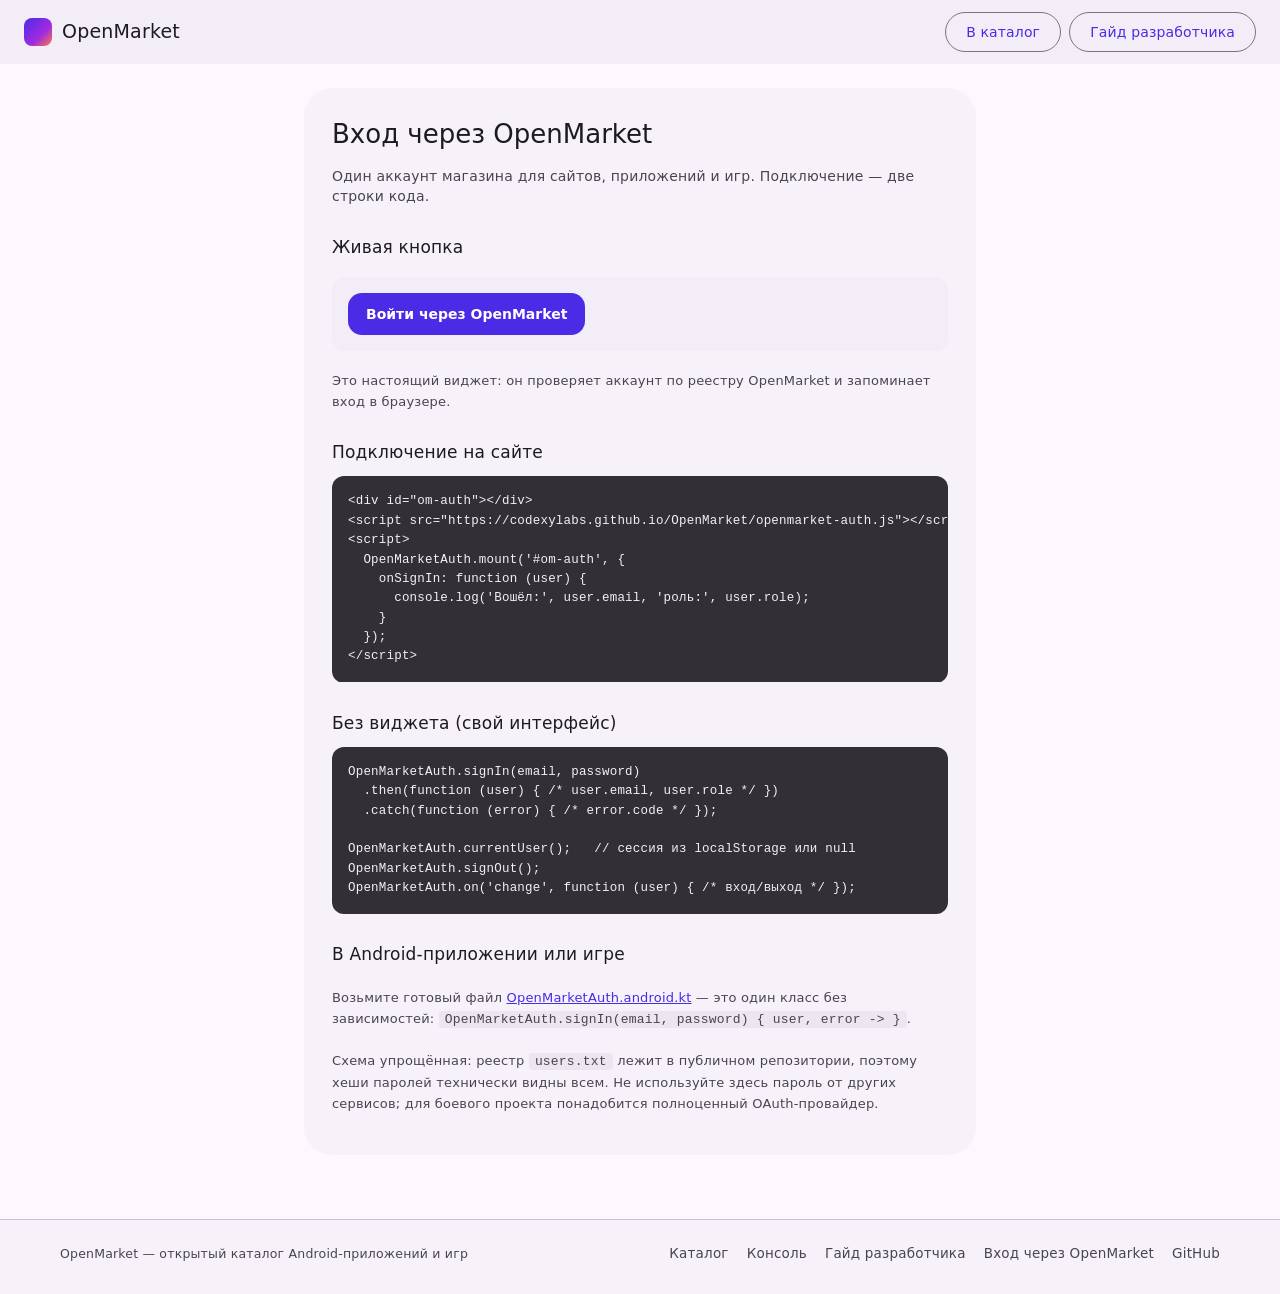
==== commit afcfd60d: "feat: footer" ====
--- a/docs/auth-demo.html
+++ b/docs/auth-demo.html
@@ -5,7 +5,15 @@
   <meta name="viewport" content="width=device-width, initial-scale=1">
   <title>Вход через OpenMarket — подключение</title>
   <link rel="stylesheet" href="styles.css">
-</head>
+  <meta name="description" content="OpenMarket — открытый каталог Android-приложений и игр: публикация, отзывы, проверка APK и консоль разработчика.">
+  <meta name="theme-color" content="#4B2BE6">
+  <meta property="og:type" content="website">
+  <meta property="og:site_name" content="OpenMarket">
+  <meta property="og:title" content="OpenMarket — каталог приложений">
+  <meta property="og:description" content="Открытый каталог Android-приложений и игр с отзывами, проверкой APK и консолью разработчика.">
+  <meta property="og:image" content="favicon.svg">
+  <link rel="icon" href="favicon.svg" type="image/svg+xml">
+  <link rel="apple-touch-icon" href="favicon.svg"></head>
 <body>
 <header class="topbar">
   <a class="brand" href="index.html"><span class="logo"></span><span>OpenMarket</span></a>
@@ -68,5 +76,16 @@
     }
   });
 </script>
-</body>
+<footer class="site-footer">
+  <div class="footer-inner">
+    <span class="muted small">OpenMarket — открытый каталог Android-приложений и игр</span>
+    <nav class="footer-links">
+      <a href="index.html">Каталог</a>
+      <a href="console.html">Консоль</a>
+      <a href="guide.html">Гайд разработчика</a>
+      <a href="auth-demo.html">Вход через OpenMarket</a>
+      <a href="https://github.com/CodeXyLabs/OpenMarket" target="_blank" rel="noopener">GitHub</a>
+    </nav>
+  </div>
+</footer></body>
 </html>
--- a/docs/styles.css
+++ b/docs/styles.css
@@ -680,3 +680,10 @@
 
 .console .main { max-width: none; margin: 0; padding: 24px 32px 48px; }
 @media (max-width: 840px) { .console .main { padding: 18px; } }
+
+/* footer */
+.site-footer { margin-top: 40px; padding: 24px 24px 32px; background: var(--md-surface-container-low); border-top: 1px solid var(--md-outline-variant); }
+.footer-inner { max-width: 1160px; margin: 0 auto; display: flex; gap: 16px; align-items: center; justify-content: space-between; flex-wrap: wrap; }
+.footer-links { display: flex; gap: 18px; flex-wrap: wrap; }
+.footer-links a { font-size: 13.5px; color: var(--md-on-surface-variant); text-decoration: none; }
+.footer-links a:hover { color: var(--md-primary); }
